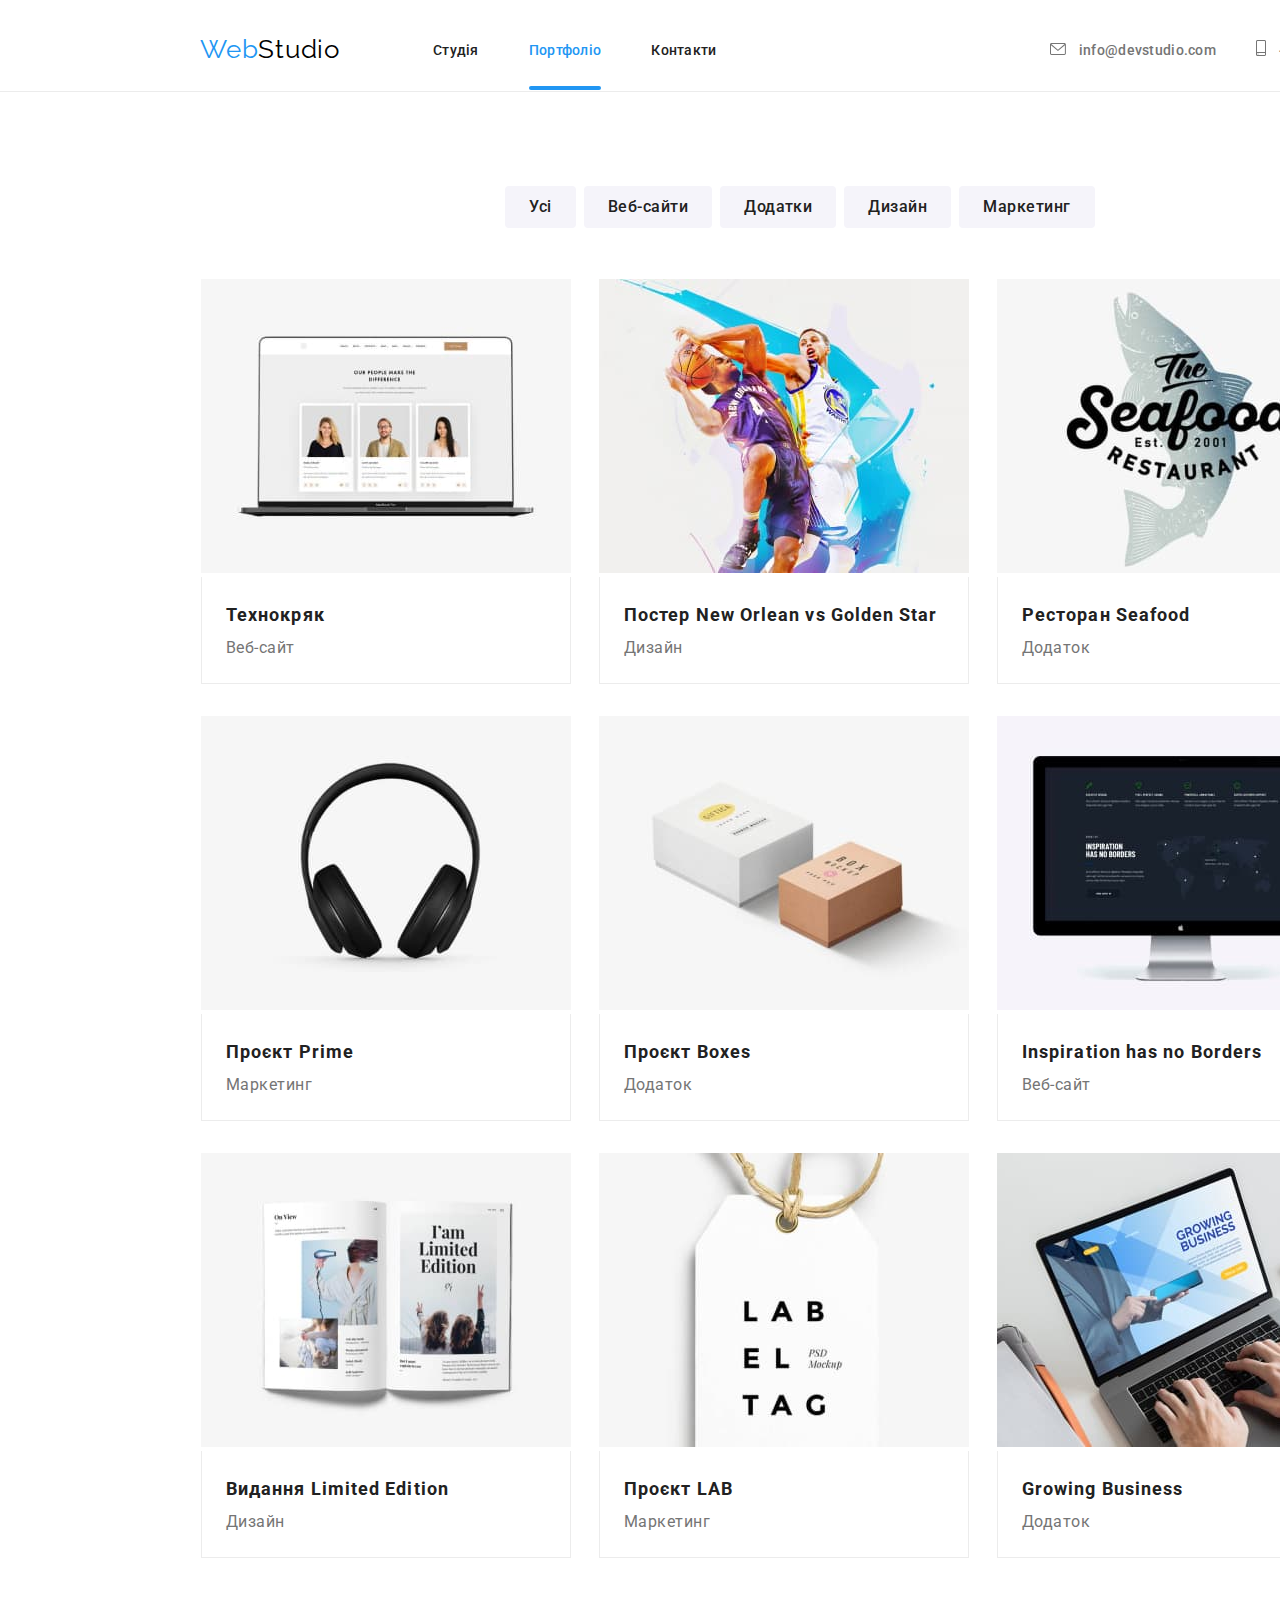
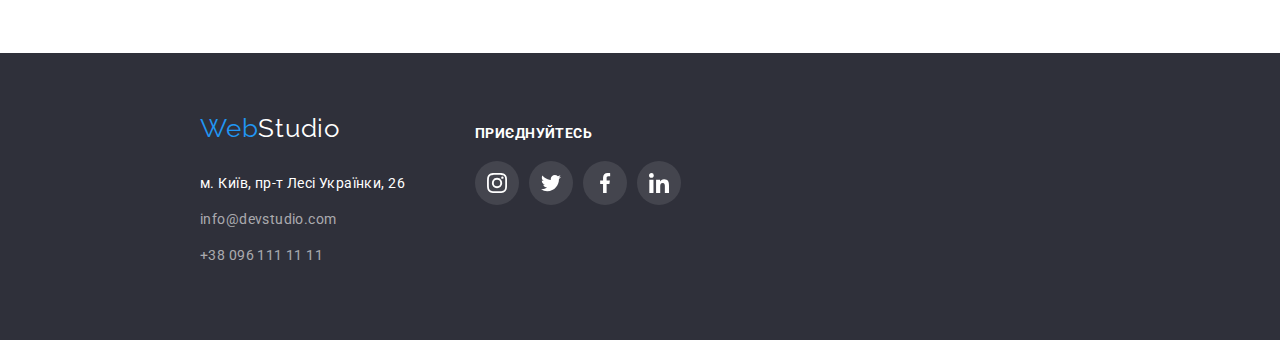
==== portfolio.html @ 7c0b1310 "Копія попереднього проекту" ====
<!DOCTYPE html>
<html lang="uk">
  <head>
    <meta charset="UTF-8" />
    <meta http-equiv="X-UA-Compatible" content="IE=edge" />
    <meta name="viewport" content="width=device-width, initial-scale=1.0" />
    <title>HTML+CSS ДЗ №5</title>
    <link rel="preconnect" href="https://fonts.googleapis.com" />
    <link rel="preconnect" href="https://fonts.gstatic.com" crossorigin />
    <link
      href="https://fonts.googleapis.com/css2?family=Raleway:wght@700&family=Roboto:wght@400;500;700;900&display=swap"
      rel="stylesheet"
    />
    <link
      rel="stylesheet"
      href="https://cdnjs.cloudflare.com/ajax/libs/modern-normalize/1.1.0/modern-normalize.min.css"
      integrity="sha512-wpPYUAdjBVSE4KJnH1VR1HeZfpl1ub8YT/NKx4PuQ5NmX2tKuGu6U/JRp5y+Y8XG2tV+wKQpNHVUX03MfMFn9Q=="
      crossorigin="anonymous"
      referrerpolicy="no-referrer"
    />
    <link rel="stylesheet" href="./css/styles.css" />
  </head>
  <body>
    <!--  Верхня лінія  -->
    <header class="top-line">
      <div class="container top-conteiner">
        <nav class="t-nav">
          <a class="logo" href="./index.html"> <span class="logo-text-color">Web</span>Studio </a>
          <ul class="top-nav list">
            <li class="item">
              <a class="nav-link" href="./index.html">Студія</a>
            </li>
            <li class="item">
              <a class="nav-link current" href="./portfolio.html">Портфоліо</a>
            </li>
            <li class="item">
              <a class="nav-link" href="#">Контакти</a>
            </li>
          </ul>
        </nav>
        <ul class="top-cont list">
          <li class="item">
            <a class="contact-link" href="mailto:info@devstudio.com">
              <svg class="contact-icon" width="16" height="12">
                <use xlink:href="./images/icons.svg#icon-envelope"></use>
              </svg>
              info@devstudio.com
            </a>
          </li>
          <li class="item">
            <a class="contact-link" href="tel:+380961111111">
              <svg class="contact-icon" width="10" height="16">
                <use xlink:href="./images/icons.svg#icon-smartphone"></use>
              </svg>
              +38 096 111 11 11
            </a>
          </li>
        </ul>
      </div>
    </header>
    <main>
      <!-- Приклади робіт -->
      <section class="section">
        <div class="container">
          <h1 hidden>Селектори фільтрів</h1>
          <ul class="list filter-btn">
            <li class="item">
              <button class="button button-font" type="button">Усі</button>
            </li>
            <li class="item">
              <button class="button button-font" type="button">Веб-сайти</button>
            </li>
            <li class="item">
              <button class="button button-font" type="button">Додатки</button>
            </li>
            <li class="item">
              <button class="button button-font" type="button">Дизайн</button>
            </li>
            <li class="item">
              <button class="button button-font" type="button">Маркетинг</button>
            </li>
          </ul>
          <h2 hidden>Приклади робіт</h2>
          <ul class="list examples">
            <li class="item">
              <a class="example-link" href="#">
                <div class="example-picture">
                  <img
                    src="./images/sample_1.jpg"
                    alt="Зображення прикладу сторінки з сайту на екрані ноутбука"
                    width="370"
                    height="294"
                  />
                  <div class="example-overlay">
                    <p class="overlay-text">
                      Ресурс пропонує комплексні пропозиції з різним рівнем функціоналу та сервісів.
                      Все це дозволить відвідувачу отримати вичерпні відомості про компанію чи
                      приватну особу.
                    </p>
                  </div>
                </div>
                <div class="example-block">
                  <h3 class="example-title">Технокряк</h3>
                  <p class="example-text">Веб-сайт</p>
                </div>
              </a>
            </li>
            <li class="item">
              <a class="example-link" href="#">
                <div class="example-picture">
                  <img
                    src="./images/sample_2.jpg"
                    alt="Зображення двох спортсменів баскетболістів на момент кидку мяча у кільце"
                    width="370"
                    height="294"
                  />
                  <div class="example-overlay">
                    <p class="overlay-text">
                      Ресурс пропонує комплексні пропозиції з різним рівнем функціоналу та сервісів.
                      Все це дозволить відвідувачу отримати вичерпні відомості про компанію чи
                      приватну особу.
                    </p>
                  </div>
                </div>
                <div class="example-block">
                  <h3 class="example-title">Постер New Orlean vs Golden Star</h3>
                  <p class="example-text">Дизайн</p>
                </div>
              </a>
            </li>
            <li class="item">
              <a class="example-link" href="#">
                <div class="example-picture">
                  <img
                    src="./images/sample_3.jpg"
                    alt="Логотип ресторану на якому зображено рибу та назву ресторану"
                    width="370"
                    height="294"
                  />
                  <div class="example-overlay">
                    <p class="overlay-text">
                      Ресурс пропонує комплексні пропозиції з різним рівнем функціоналу та сервісів.
                      Все це дозволить відвідувачу отримати вичерпні відомості про компанію чи
                      приватну особу.
                    </p>
                  </div>
                </div>
                <div class="example-block">
                  <h3 class="example-title">Ресторан Seafood</h3>
                  <p class="example-text">Додаток</p>
                </div>
              </a>
            </li>
            <li class="item">
              <a class="example-link" href="#">
                <div class="example-picture">
                  <img
                    src="./images/sample_4.jpg"
                    alt="Фотографія навушників"
                    width="370"
                    height="294"
                  />
                  <div class="example-overlay">
                    <p class="overlay-text">
                      Ресурс пропонує комплексні пропозиції з різним рівнем функціоналу та сервісів.
                      Все це дозволить відвідувачу отримати вичерпні відомості про компанію чи
                      приватну особу.
                    </p>
                  </div>
                </div>
                <div class="example-block">
                  <h3 class="example-title">Проєкт Prime</h3>
                  <p class="example-text">Маркетинг</p>
                </div>
              </a>
            </li>
            <li class="item">
              <a class="example-link" href="#">
                <div class="example-picture">
                  <img
                    src="./images/sample_5.jpg"
                    alt="Зображення двох паперових коробочок білого та оранжевого кольору різного розміру"
                    width="370"
                    height="294"
                  />
                  <div class="example-overlay">
                    <p class="overlay-text">
                      Ресурс пропонує комплексні пропозиції з різним рівнем функціоналу та сервісів.
                      Все це дозволить відвідувачу отримати вичерпні відомості про компанію чи
                      приватну особу.
                    </p>
                  </div>
                </div>
                <div class="example-block">
                  <h3 class="example-title">Проєкт Boxes</h3>
                  <p class="example-text">Додаток</p>
                </div>
              </a>
            </li>
            <li class="item">
              <a class="example-link" href="#">
                <div class="example-picture">
                  <img
                    src="./images/sample_6.jpg"
                    alt="На екрані монітору стартова сторінка дивного сайту"
                    width="370"
                    height="294"
                  />
                  <div class="example-overlay">
                    <p class="overlay-text">
                      Ресурс пропонує комплексні пропозиції з різним рівнем функціоналу та сервісів.
                      Все це дозволить відвідувачу отримати вичерпні відомості про компанію чи
                      приватну особу.
                    </p>
                  </div>
                </div>
                <div class="example-block">
                  <h3 class="example-title">Inspiration has no Borders</h3>
                  <p class="example-text">Веб-сайт</p>
                </div>
              </a>
            </li>
            <li class="item">
              <a class="example-link" href="#">
                <div class="example-picture">
                  <img
                    src="./images/sample_7.jpg"
                    alt="Зображено розгорнута сторінка якогось примірника журналу"
                    width="370"
                    height="294"
                  />
                  <div class="example-overlay">
                    <p class="overlay-text">
                      Ресурс пропонує комплексні пропозиції з різним рівнем функціоналу та сервісів.
                      Все це дозволить відвідувачу отримати вичерпні відомості про компанію чи
                      приватну особу.
                    </p>
                  </div>
                </div>
                <div class="example-block">
                  <h3 class="example-title">Видання Limited Edition</h3>
                  <p class="example-text">Дизайн</p>
                </div>
              </a>
            </li>
            <li class="item">
              <a class="example-link" href="#">
                <div class="example-picture">
                  <img
                    src="./images/sample_8.jpg"
                    alt="Стилізована картонна бірка із назвою компанії"
                    width="370"
                    height="294"
                  />
                  <div class="example-overlay">
                    <p class="overlay-text">
                      Ресурс пропонує комплексні пропозиції з різним рівнем функціоналу та сервісів.
                      Все це дозволить відвідувачу отримати вичерпні відомості про компанію чи
                      приватну особу.
                    </p>
                  </div>
                </div>
                <div class="example-block">
                  <h3 class="example-title">Проєкт LAB</h3>
                  <p class="example-text">Маркетинг</p>
                </div>
              </a>
            </li>
            <li class="item">
              <a class="example-link" href="#">
                <div class="example-picture">
                  <img
                    src="./images/sample_9.jpg"
                    alt="Людина на ноутбуці переглядає бізнес сайт"
                    width="370"
                    height="294"
                  />
                  <div class="example-overlay">
                    <p class="overlay-text">
                      Ресурс пропонує комплексні пропозиції з різним рівнем функціоналу та сервісів.
                      Все це дозволить відвідувачу отримати вичерпні відомості про компанію чи
                      приватну особу.
                    </p>
                  </div>
                </div>
                <div class="example-block">
                  <h3 class="example-title">Growing Business</h3>
                  <p class="example-text">Додаток</p>
                </div>
              </a>
            </li>
          </ul>
        </div>
      </section>
    </main>
    <!-- Підвал -->
    <footer class="footer">
      <div class="container fc">
        <div class="foot-container">
          <a class="footer-logo" href="./index.html">
            <span class="logo-text-color">Web</span>Studio
          </a>
          <address class="addr">
            <a class="footer-link footer-addr" href="">м. Київ, пр-т Лесі Українки, 26</a>
            <a class="footer-link footer-mail" href="mailto:info@devstudio.com"
              >info@devstudio.com</a
            >
            <a class="footer-link footer-tel" href="tel:+380961111111">+38 096 111 11 11</a>
          </address>
        </div>
        <div class="soc-cont">
          <h2 class="join-txt">Приєднуйтесь</h2>
          <ul class="list footer-social-list">
            <li class="footer-social-item">
              <a class="footer-social-link" href="#">
                <svg width="20" height="20">
                  <use href="./images/icons.svg#icon-instagram"></use>
                </svg>
              </a>
            </li>
            <li class="footer-social-item">
              <a class="footer-social-link" href="#">
                <svg width="20" height="20">
                  <use href="./images/icons.svg#icon-twitter"></use>
                </svg>
              </a>
            </li>
            <li class="footer-social-item">
              <a class="footer-social-link" href="#">
                <svg width="20" height="20">
                  <use href="./images/icons.svg#icon-facebook"></use>
                </svg>
              </a>
            </li>
            <li class="footer-social-item">
              <a class="footer-social-link" href="#">
                <svg width="20" height="20">
                  <use href="./images/icons.svg#icon-linkedin"></use>
                </svg>
              </a>
            </li>
          </ul>
        </div>
      </div>
    </footer>
  </body>
</html>
---- css/styles.css ----
:root {
  --color-text: #757575;
  --color-title: #212121;
  --color-selected: #2196f3;
  --color-background: #f5f4fa;
  --color-footer-bg: #2f303a;
  --color-primary-title: #ffffff;
  --color-line: #ececec;
  --color-social-icons: #afb1b8;
}

body {
  display: block;
  width: 1600px;
  margin-left: auto;
  margin-right: auto;
  background-color: #ffffff;
  color: var(--color-text);
  font-family: 'Roboto', 'Verdana', 'Tahoma', sans-serif;
  font-style: normal;
}

h1,
h2,
h3,
p {
  margin-top: 0;
  margin-bottom: 0;
}

.list {
  margin-top: 0;
  margin-bottom: 0;
  padding-left: 0;
  list-style-type: none;
}

.container {
  margin-left: auto;
  margin-right: auto;
  width: 1200px;
  padding-left: 15px;
  padding-right: 15px;
}

.top-conteiner,
.t-nav {
  display: flex;
  align-items: center;
}

.top-nav {
  display: flex;
  align-items: center;
  margin-left: 93px;
}
.top-cont {
  display: flex;
  align-items: center;
  margin-left: auto;
}

.top-nav .item + .item {
  margin-left: 50px;
}

.top-cont .item + .item {
  margin-left: 40px;
}

.section {
  padding-top: 94px;
  padding-bottom: 94px;
}

.section.no-top-pad {
  padding-top: 0;
}

.top-line {
  border-bottom: 1px solid var(--color-line);
}

.logo-text-color {
  color: var(--color-selected);
}

.logo {
  display: block;

  color: #000000;
  font-family: 'Raleway';
  font-size: 26px;
  line-height: 1.192;
  letter-spacing: 0.03em;
  text-decoration: none;
}
.footer-logo {
  font-family: 'Raleway';
  font-size: 26px;
  line-height: 1.192;
  letter-spacing: 0.03em;
  text-decoration: none;
}

.nav-link {
  position: relative;
  display: block;
  padding-top: 32px;
  padding-bottom: 32px;

  color: var(--color-title);
  font-weight: 500;
  font-size: 14px;
  line-height: 1.143;
  letter-spacing: 0.02em;
  text-decoration: none;
  transition: color 250ms cubic-bezier(0.4, 0, 0.2, 1);
}

.nav-link.current {
  color: var(--color-selected);
}
.nav-link.current::after {
  position: absolute;
  bottom: 0;
  left: 0;
  width: 100%;
  height: 4px;
  content: '';
  background-color: var(--color-selected);
  border-radius: 2px;
}

.features-title {
  color: var(--color-title);
  font-weight: 500;
  font-size: 14px;
  line-height: 1.143;
  letter-spacing: 0.02em;
  text-decoration: none;
}
.features-title {
  margin-bottom: 10px;
}

.contact-link {
  display: inline-block;
  padding-top: 32px;
  padding-bottom: 32px;
  align-items: center;
  color: var(--color-text);
  font-weight: 500;
  font-size: 14px;
  line-height: 1.143;
  letter-spacing: 0.02em;
  text-decoration: none;
  transition: color 250ms cubic-bezier(0.4, 0, 0.2, 1);
}

.contact-icon {
  margin-right: 10px;
  fill: currentColor;
}

.nav-link:hover,
.nav-link:focus,
.contact-link:hover,
.contact-link:focus {
  color: var(--color-selected);
  fill: currentColor;
}

.head {
  text-align: center;
  padding-top: 200px;
  padding-bottom: 200px;
  background: rgba(47, 48, 58, 0.4);
  background-image: linear-gradient(rgba(47, 48, 58, 0.4), rgba(47, 48, 58, 0.4)),
    url(../images/overlay.jpg);
  background-repeat: no-repeat;
  background-position: center;
}

.head-title {
  margin-left: auto;
  margin-right: auto;
  width: 696px;

  color: var(--color-primary-title);
  margin-bottom: 30px;
}

.head-title {
  font-weight: 900;
  font-size: 44px;
  line-height: 1.363;
  text-align: center;
  letter-spacing: 0.06em;
  text-transform: uppercase;
}

.head-button-font {
  padding: 10px 24px;

  color: #ffffff;
  font-weight: 700;
  font-size: 16px;
  line-height: 1.875;
  text-align: center;
  letter-spacing: 0.06em;
}

.icon-back {
  display: flex;
  align-items: center;
  justify-content: center;
  width: 270px;
  height: 120px;
  border: transparent;
  border-radius: 4px;
  background: var(--color-background);
  margin-bottom: 30px;
}

.features {
  display: flex;
}
.features .item + .item {
  margin-left: 30px;
}
.features .item {
  width: 270px;
}

.features-icon {
  fill: #212121;
}

.features-title {
  color: var(--color-title);
  font-size: 14px;
  line-height: 1.143;
  letter-spacing: 0.03em;
  text-transform: uppercase;
}
.features-text {
  font-size: 14px;
  line-height: 1.714;
  letter-spacing: 0.03em;
}

.works {
  display: flex;
}
.works .item + .item {
  margin-left: 30px;
  position: relative;
}
.works .item {
  position: relative;
}

.works-bg-txt {
  position: absolute;
  display: flex;
  align-items: center;
  justify-content: center;
  width: 100%;
  height: 70px;
  bottom: 0;
  background-color: rgba(47, 48, 58, 0.8);
}
.description-txt {
  color: var(--color-primary-title);
  font-size: 14px;
  line-height: 1.143;
  letter-spacing: 0.03em;
  text-transform: uppercase;
}

.us-team {
  display: flex;
}
.us-team .team-item + .team-item {
  margin-left: 30px;
}

.team-item {
  box-shadow: 0px 1px 3px rgba(0, 0, 0, 0.12), 0px 1px 1px rgba(0, 0, 0, 0.14),
    0px 2px 1px rgba(0, 0, 0, 0.2);
  border-radius: 0px 0px 4px 4px;
}

.team-block {
  padding-top: 30px;
  padding-bottom: 16px;
}

.work-title,
.team-title,
.clients-title {
  margin-bottom: 50px;
  color: var(--color-title);
  font-size: 36px;
  line-height: 1.166;
  text-align: center;
  letter-spacing: 0.03em;
}

.team-name {
  margin-bottom: 10px;
  color: var(--color-title);
  font-weight: 500;
  font-size: 16px;
  line-height: 1.188;
  text-align: center;
  letter-spacing: 0.03em;
}

.team-text {
  font-weight: 400;
  font-size: 16px;
  line-height: 1.188;
  text-align: center;
  letter-spacing: 0.03em;
}

.social-list {
  display: flex;
  align-items: center;
  justify-content: center;
  gap: 10px;
  padding-bottom: 30px;
}

.social-item {
  width: 44px;
  height: 44px;
}

.social-link {
  display: flex;
  align-items: center;
  justify-content: center;
  width: 100%;
  height: 100%;
  border-radius: 50%;
  fill: var(--color-social-icons);
  transition: background-color 250ms cubic-bezier(0.4, 0, 0.2, 1),
    fill 250ms cubic-bezier(0.4, 0, 0.2, 1);
}
.social-link:hover,
.social-link:focus {
  background-color: var(--color-selected);
  fill: var(--color-primary-title);
}

.clients-list {
  display: flex;
  gap: 30px;
}

.clients-link {
  display: flex;
  align-items: center;
  justify-content: center;
  width: 170px;
  height: 92px;
  border: 1px solid var(--color-social-icons);
  border-radius: 4px;
  fill: var(--color-social-icons);
  transition: border-color 250ms cubic-bezier(0.4, 0, 0.2, 1),
    fill 250ms cubic-bezier(0.4, 0, 0.2, 1);
}
.clients-link:hover,
.clients-link:focus {
  border-color: var(--color-selected);
  fill: var(--color-selected);
}

.button {
  background-color: var(--color-background);
  color: var(--color-title);
  border-radius: 4px;
  border-color: transparent;
  cursor: pointer;
  transition: background-color 250ms cubic-bezier(0.4, 0, 0.2, 1),
    color 250ms cubic-bezier(0.4, 0, 0.2, 1), box-shadow 250ms cubic-bezier(0.4, 0, 0.2, 1);
}

.button:hover,
.button:focus {
  background-color: var(--color-selected);
  color: var(--color-primary-title);
  box-shadow: 0px 3px 1px rgba(0, 0, 0, 0.1), 0px 1px 2px rgba(0, 0, 0, 0.08),
    0px 2px 2px rgba(0, 0, 0, 0.12);
}

.button-font {
  padding: 6px 22px;
  font-family: 'Roboto';
  font-weight: 500;
  font-size: 16px;
  line-height: 1.625;
  text-align: center;
  letter-spacing: 0.03em;
}

.filter-btn {
  display: flex;
  justify-content: center;
  margin-bottom: 50px;
}
.filter-btn .item + .item {
  margin-left: 8px;
}

.examples {
  display: flex;
  flex-wrap: wrap;
}
.examples .item {
  margin-right: 26px;
  margin-bottom: 30px;
}
.examples .item:nth-child(3n) {
  margin-right: 0;
}
.examples .item:nth-last-child(-n + 3) {
  margin-bottom: 0;
}

.example-block {
  padding: 20px 24px;
  border-left: 1px solid var(--color-line);
  border-right: 1px solid var(--color-line);
  border-bottom: 1px solid var(--color-line);
}

.example-title {
  color: var(--color-title);
  font-size: 18px;
  line-height: 2;
  letter-spacing: 0.06em;
}

.example-text {
  color: var(--color-text);
  font-size: 16px;
  line-height: 1.875;
  letter-spacing: 0.03em;
}

.example-link {
  text-decoration: none;
  display: inline-grid;
  border: 1px solid var(--color-primary-title);
  transition: box-shadow 250ms cubic-bezier(0.4, 0, 0.2, 1);
  overflow: hidden;
}
.example-link:hover,
.example-link:focus {
  border: 1px solid #eeeeee;
  box-shadow: 0px 1px 1px rgba(0, 0, 0, 0.12), 0px 4px 4px rgba(0, 0, 0, 0.06),
    1px 4px 6px rgba(0, 0, 0, 0.16);
}

.example-picture {
  position: relative;
  overflow: hidden;
}
.example-overlay {
  position: absolute;
  top: 0;
  left: 0;
  width: 100%;
  height: 100%;
  transform: translateY(105%);
  transition: transform 250ms cubic-bezier(0.4, 0, 0.2, 1);
  background-color: rgba(33, 150, 243, 0.9);
  color: var(--color-primary-title);
}
.example-link:hover .example-overlay,
.example-link:focus .example-overlay {
  transform: translateY(0%);
}
.overlay-text {
  padding: 63px 24px;
  font-weight: 400;
  font-size: 18px;
  line-height: 1.55;
  letter-spacing: 0.03em;
}

.footer {
  background-color: var(--color-footer-bg);
  padding-top: 60px;
  padding-bottom: 60px;
}

.fc {
  display: flex;
  gap: 70px;
}

.foot-container {
  display: flex;
  flex-direction: column;
}

.footer-logo {
  color: var(--color-primary-title);
}

.footer-addr {
  color: var(--color-primary-title);
}

.addr {
  display: flex;
  flex-direction: column;
  margin-top: 28px;
  font-style: normal;
}

.footer-link {
  margin-bottom: 12px;
  color: rgba(255, 255, 255, 0.6);
  font-weight: 400;
  font-size: 14px;
  line-height: 1.714;
  letter-spacing: 0.03em;
  text-decoration: none;
}

.footer-addr {
  color: #ffffff;
}

.soc-cont {
  padding-top: 12px;
}

.join-txt {
  color: var(--color-primary-title);
  font-size: 14px;
  line-height: 1.143;
  letter-spacing: 0.03em;
  text-transform: uppercase;
}

.footer-social-list {
  display: flex;
  align-items: center;
  justify-content: center;
  gap: 10px;
  padding-top: 20px;
}

.footer-social-item {
  width: 44px;
  height: 44px;
}

.footer-social-link {
  display: flex;
  align-items: center;
  justify-content: center;
  width: 100%;
  height: 100%;
  background-color: rgba(255, 255, 255, 0.1);
  border-radius: 50%;
  fill: var(--color-primary-title);
  transition: background-color 250ms cubic-bezier(0.4, 0, 0.2, 1);
}
.footer-social-link:hover,
.footer-social-link:focus {
  background-color: var(--color-selected);
}

.team {
  background-color: var(--color-background);
}

.team-item {
  background-color: var(--color-primary-title);
}

/* Modal window */
.backdrop {
  position: fixed;
  top: 0;
  left: 0;
  width: 100%;
  height: 100%;
  background-color: rgba(0, 0, 0, 0.2);
  opacity: 1;
  transition: opacity 250ms cubic-bezier(0.4, 0, 0.2, 1);
}

.modal {
  position: absolute;
  top: 50%;
  left: 50%;
  transform: translate(-50%, -50%) scale(1);
  width: 100%;
  max-width: 528px;
  height: 100%;
  max-height: 581px;
  background-color: var(--color-primary-title);
  box-shadow: 0px 1px 3px rgba(0, 0, 0, 0.12), 0px 1px 1px rgba(0, 0, 0, 0.14),
    0px 2px 1px rgba(0, 0, 0, 0.2);
  border-radius: 4px;
  transition: transform 1250ms cubic-bezier(0.4, 0, 0.2, 1);
}

.is-hidden {
  opacity: 0;
  pointer-events: none;
}

.is-hidden .modal {
  transform: translate(-50%, -50%) scale(0);
}

.close-btn {
  display: flex;
  align-items: center;
  justify-content: center;
  position: absolute;
  top: 8px;
  right: 8px;
  width: 30px;
  height: 30px;
  border: 1px solid #0000001a;
  border-radius: 50%;
}
.close-button {
  background-color: transparent;
  border-color: transparent;
}
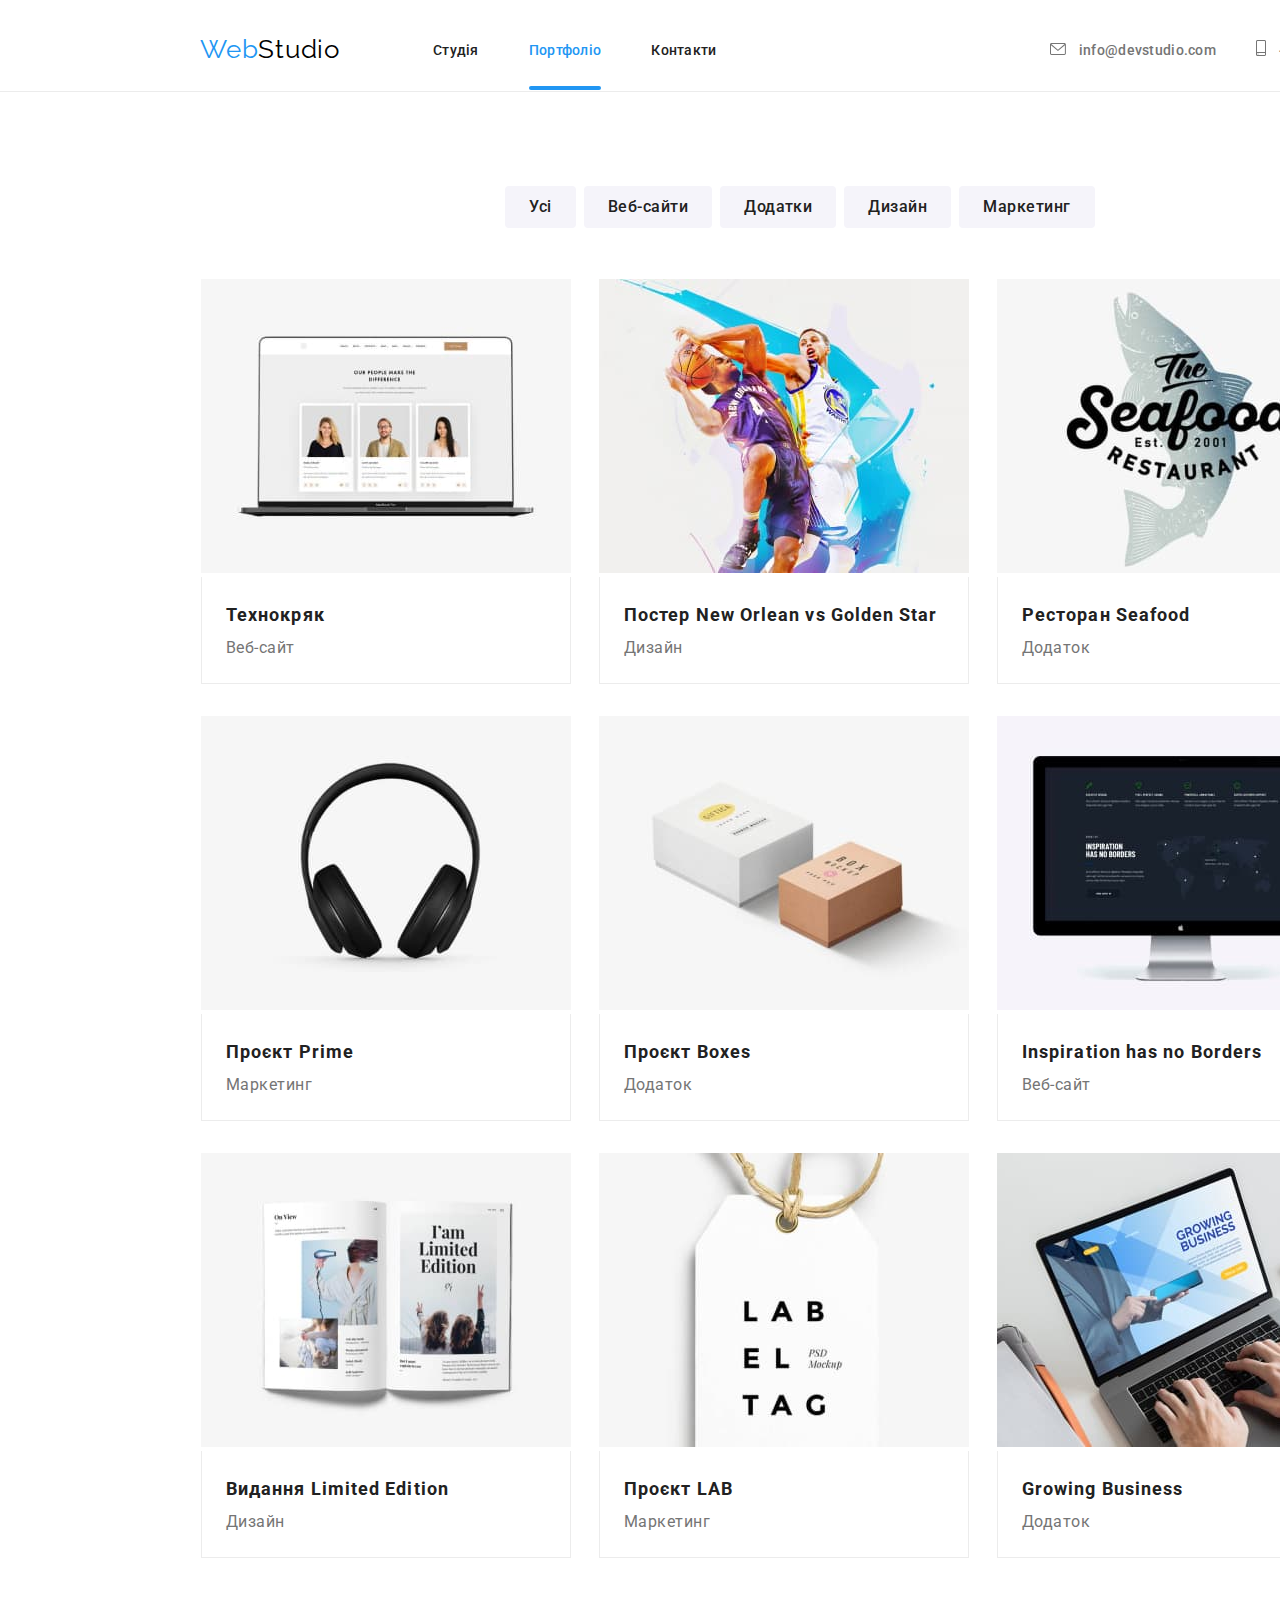
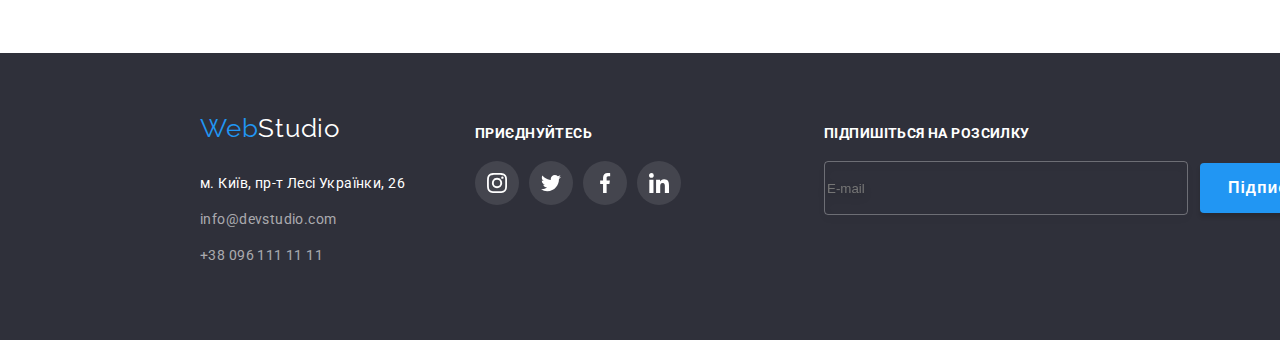
==== commit 4303e8c1: "Додав форму до футера" ====
--- a/portfolio.html
+++ b/portfolio.html
@@ -4,7 +4,7 @@
     <meta charset="UTF-8" />
     <meta http-equiv="X-UA-Compatible" content="IE=edge" />
     <meta name="viewport" content="width=device-width, initial-scale=1.0" />
-    <title>HTML+CSS ДЗ №5</title>
+    <title>HTML+CSS ДЗ №6</title>
     <link rel="preconnect" href="https://fonts.googleapis.com" />
     <link rel="preconnect" href="https://fonts.gstatic.com" crossorigin />
     <link
@@ -341,6 +341,23 @@
             </li>
           </ul>
         </div>
+        <div class="subscribe">
+          <h2 class="join-txt">Підпишіться на розсилку</h2>
+          <form class="form-subscribe" name="subscribe-form" autocomplete="on">
+            <input
+              class="subscribe-input-email"
+              type="email"
+              name="subscribe-email"
+              placeholder="E-mail"
+            />
+            <button class="button-subscribe" type="submit">
+              Підписатися
+              <svg class="icon-send" width="24" heigh="24">
+                <use href="./images/icons.svg#icon-send"></use>
+              </svg>
+            </button>
+          </form>
+        </div>
       </div>
     </footer>
   </body>
--- a/css/styles.css
+++ b/css/styles.css
@@ -7,6 +7,7 @@
   --color-primary-title: #ffffff;
   --color-line: #ececec;
   --color-social-icons: #afb1b8;
+  --button-accent: #188ce8;
 }
 
 body {
@@ -405,6 +406,26 @@
   line-height: 1.625;
   text-align: center;
   letter-spacing: 0.03em;
+}
+
+.inv-button {
+  padding: 10px 32px;
+  background-color: var(--color-selected);
+  color: var(--color-primary-title);
+  font-weight: 700;
+  font-size: 16px;
+  line-height: 1.88;
+  letter-spacing: 0.06em;
+  font-family: inherit;
+  cursor: pointer;
+  box-shadow: 0px 4px 4px rgba(0, 0, 0, 0.15);
+  border-radius: 4px;
+  border: none;
+  transition: background-color 250ms cubic-bezier(0.4, 0, 0.2, 1);
+}
+.inv-button:hover,
+.inv-button:focus {
+  background-color: var(--button-accent);
 }
 
 .filter-btn {
@@ -640,3 +661,53 @@
   background-color: transparent;
   border-color: transparent;
 }
+
+.subscribe {
+  margin-left: auto;
+  padding-top: 12px;
+}
+
+/* Forms */
+.form-subscribe {
+  display: flex;
+  align-items: center;
+  gap: 12px;
+  margin-top: 20px;
+}
+
+.subscribe-input-email {
+  height: 50px;
+  width: 358px;
+  background-color: transparent;
+  color: rgba(255, 255, 255, 0.6);
+  border: 1px solid rgba(255, 255, 255, 0.3);
+  filter: drop-shadow(0px 4px 4px rgba(0, 0, 0, 0.15));
+  border-radius: 4px;
+}
+
+.button-subscribe {
+  display: flex;
+  align-items: center;
+  justify-content: center;
+  gap: 10px;
+  width: 200px;
+  height: 50px;
+  background-color: var(--color-selected);
+  box-shadow: 0px 4px 4px rgba(0, 0, 0, 0.15);
+  border-radius: 4px;
+  border-color: transparent;
+  cursor: pointer;
+  font-weight: 700;
+  font-size: 16px;
+  line-height: 1.88;
+  letter-spacing: 0.06em;
+  color: var(--color-primary-title);
+  transition: background-color 250ms cubic-bezier(0.4, 0, 0.2, 1);
+}
+
+.button-subscribe:hover,
+.button-subscribe:focus {
+  background-color: var(--button-accent);
+  box-shadow: 0px 4px 4px rgba(0, 0, 0, 0.15);
+  border-radius: 4px;
+}
